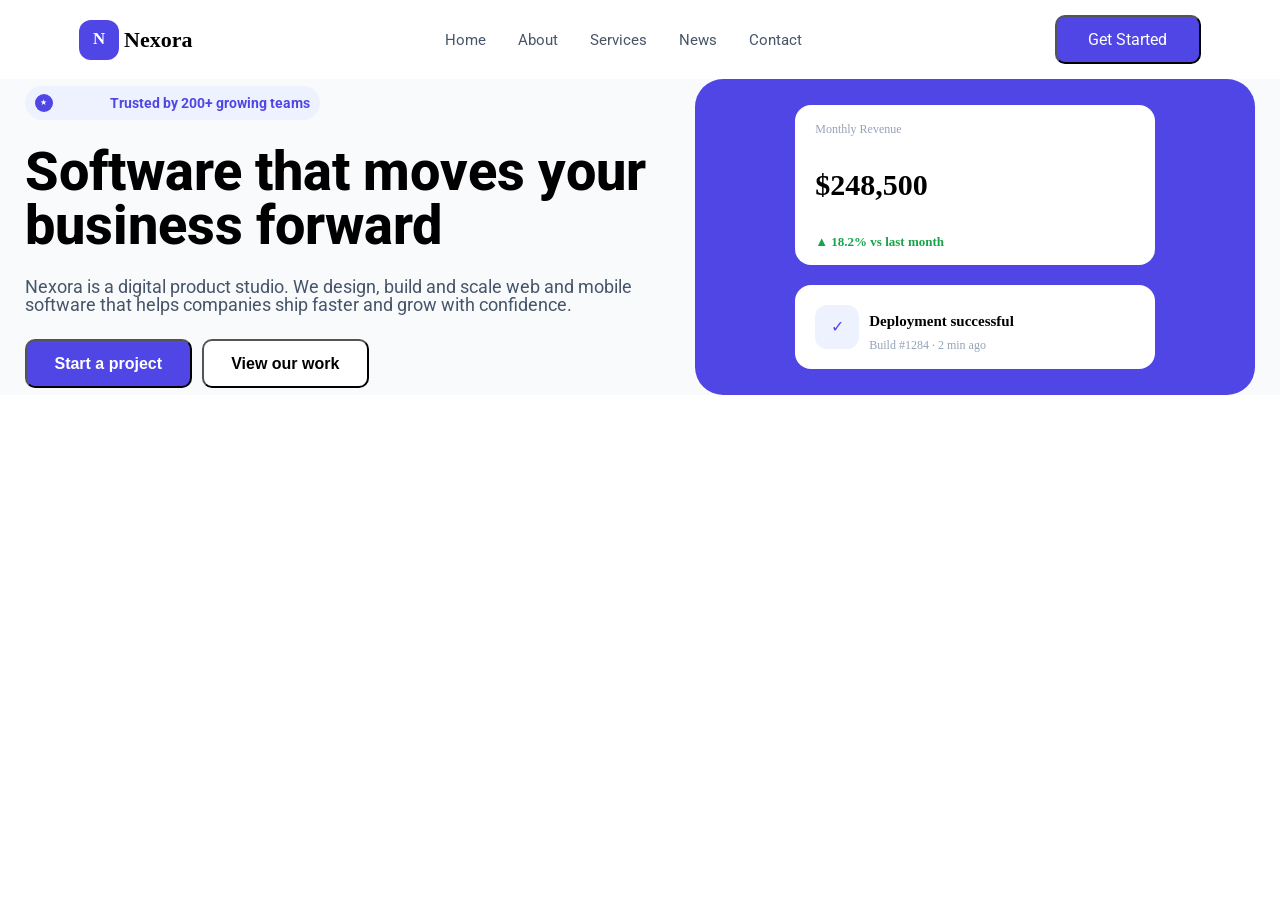
==== inex.html @ 943bb17f "mid-1" ====
<!DOCTYPE html>
<html lang="en">
<head>
    <meta charset="UTF-8">
    <meta name="viewport" content="width=device-width, initial-scale=1.0">
    <title>Document</title>
    <link rel="preconnect" href="https://fonts.googleapis.com">
<link rel="preconnect" href="https://fonts.gstatic.com" crossorigin>
<link href="https://fonts.googleapis.com/css2?family=Inter:ital,opsz,wght@0,14..32,100..900;1,14..32,100..900&family=Roboto:ital,wght@0,100..900;1,100..900&display=swap" rel="stylesheet">
    <link rel="stylesheet" href="css/style.css">
</head>
<body>
    <header>
        <div class="h_logo">
            <div class="logo">N</div>
            <div class="l_text">Nexora</div>
        </div>
        <nav>
            <ul>
               <li><a href="#">Home</a></li>
               <li><a href="#">About</a></li>
               <li><a href="#">Services</a></li>
               <li><a href="#">News</a></li>
               <li><a href="#">Contact</a></li>
            </ul>
        </nav>
        <button> Get Started</button>
    </header>
    <main>
        <section class="sec_1">
            <div class="left">
                <div class="small_text">
                    <div class="logo">★</div>
                    <div><p>Trusted by 200+ growing teams</p></div>
                </div>
                <h1>Software that moves your <br> business forward</h1>
                <p>Nexora is a digital product studio. We design, build and scale
                   web and mobile <br> software that helps companies ship faster and grow with confidence.</p>
                   <div class="btns">
                    <button class="start">Start a project</button>
                    <button class="view">View our work</button>
                   </div>
            </div>
            <div class="right">
                <div class="main">
                    <div class="top">
                        <p class="gray">Monthly Revenue</p>
                        <h3>$248,500</h3>
                        <p class="green">▲ 18.2% vs last month</p>
                    </div>
                    <div class="bottom">
                        <div class="logo">✓</div>
                        <div>
                        <h5>Deployment successful</h5>
                        <p>Build #1284 · 2 min ago</p>
                        </div>
                    </div>
                </div>
            </div>
        </section>
    </main>
</body>
</html>
---- css/style.css ----
/* http://meyerweb.com/eric/tools/css/reset/ 
   v2.0 | 20110126
   License: none (public domain)
*/
html, body, div, span, applet, object, iframe,
h1, h2, h3, h4, h5, h6, p, blockquote, pre,
a, abbr, acronym, address, big, cite, code,
del, dfn, em, img, ins, kbd, q, s, samp,
small, strike, strong, sub, sup, tt, var,
b, u, i, center,
dl, dt, dd, ol, ul, li,
fieldset, form, label, legend,
table, caption, tbody, tfoot, thead, tr, th, td,
article, aside, canvas, details, embed,
figure, figcaption, footer, header, hgroup,
menu, nav, output, ruby, section, summary,
time, mark, audio, video {
  margin: 0;
  padding: 0;
  border: 0;
  font-size: 100%;
  font: inherit;
  vertical-align: baseline;
}

/* HTML5 display-role reset for older browsers */
article, aside, details, figcaption, figure,
footer, header, hgroup, menu, nav, section {
  display: block;
}

body {
  line-height: 1;
}

ol, ul {
  list-style: none;
}

blockquote, q {
  quotes: none;
}

blockquote:before, blockquote:after,
q:before, q:after {
  content: "";
  content: none;
}

table {
  border-collapse: collapse;
  border-spacing: 0;
}

a {
  text-decoration: none;
}

body header div.h_logo div.logo, body main div.left div.small_text div.logo, body main div.right div.bottom div.logo {
  display: flex;
  justify-content: center;
  align-items: center;
}

body {
  margin: 0 auto;
}
body header {
  margin: 0 auto;
  box-sizing: border-box;
  max-width: 1400px;
  width: 90%;
  display: flex;
  justify-content: space-between;
  align-items: center;
  padding: 15px;
}
body header div.h_logo {
  display: flex;
  align-items: center;
  font-size: 22px;
  font-weight: 800;
  gap: 5px;
}
body header div.h_logo div.logo {
  height: 40px;
  width: 40px;
  background-color: #4F46E5;
  border-radius: 12px;
  color: white;
  font-size: 16.8px;
  font-weight: 700;
}
body header nav ul {
  display: flex;
  gap: 32px;
}
body header nav ul a {
  font-family: "Roboto", sans-serif;
  font-size: 15px;
  color: #475569;
}
body header button {
  width: 146px;
  height: 49px;
  background-color: #4F46E5;
  color: white;
  border-radius: 10px;
  font-family: "Roboto", sans-serif;
  font-size: 16px;
}
body main {
  background-color: #F8FAFC;
}
body main .sec_1 {
  display: flex;
  justify-content: space-around;
  align-items: center;
}
body main div.left {
  display: flex;
  flex-direction: column;
  gap: 25px;
}
body main div.left div.small_text {
  height: 34px;
  width: 275px;
  background-color: #EEF2FF;
  border-radius: 100px;
  display: flex;
  align-items: center;
  justify-content: space-between;
  padding: 0px 10px;
}
body main div.left div.small_text p {
  color: #4F46E5;
  font-size: 14px;
  font-weight: 700;
}
body main div.left div.small_text div.logo {
  height: 18px;
  width: 18px;
  background-color: #4F46E5;
  border-radius: 50%;
  font-size: 7.56px;
  color: white;
}
body main div.left h1 {
  font-size: 54px;
  font-family: "Roboto", sans-serif;
  font-weight: 800;
}
body main div.left p {
  font-family: "Roboto", sans-serif;
  color: #475569;
  font-size: 18px;
  font-weight: 400;
}
body main div.left div.btns {
  display: flex;
  align-items: center;
  gap: 10px;
}
body main div.left div.btns .start {
  height: 49px;
  width: 167px;
  border-radius: 10px;
  font-size: 16px;
  font-weight: 600;
  color: white;
  background-color: #4F46E5;
}
body main div.left div.btns .view {
  height: 49px;
  width: 167px;
  border-radius: 10px;
  font-size: 16px;
  font-weight: 600;
  background-color: white;
  color: black;
}
body main div.right {
  height: 316px;
  width: 560px;
  background-color: #4F46E5;
  border-radius: 28px;
  display: flex;
  flex-direction: column;
  justify-content: center;
  align-items: center;
}
body main div.right div.top {
  height: 160px;
  width: 340px;
  background-color: white;
  border-radius: 16px;
  margin-bottom: 20px;
  display: flex;
  flex-direction: column;
  justify-content: space-around;
  padding-left: 20px;
}
body main div.right div.top p.gray {
  font-size: 12px;
  color: #94A3B8;
  font-weight: 400;
}
body main div.right div.top h3 {
  font-size: 30px;
  font-weight: 800;
}
body main div.right div.top p.green {
  font-size: 13px;
  font-weight: 600;
  color: #16A34A;
}
body main div.right div.bottom {
  height: 84px;
  width: 340px;
  background-color: white;
  border-radius: 16px;
  padding-left: 20px;
  display: flex;
  align-items: center;
  gap: 10px;
}
body main div.right div.bottom div.logo {
  height: 44px;
  width: 44px;
  border-radius: 12px;
  background-color: #EEF2FF;
  color: #4F46E5;
}
body main div.right div h5 {
  font-size: 15px;
  font-weight: 600;
  padding: 10px 0px;
}
body main div.right div p {
  font-size: 12px;
  color: #94A3B8;
  font-weight: 400;
}/*# sourceMappingURL=style.css.map */
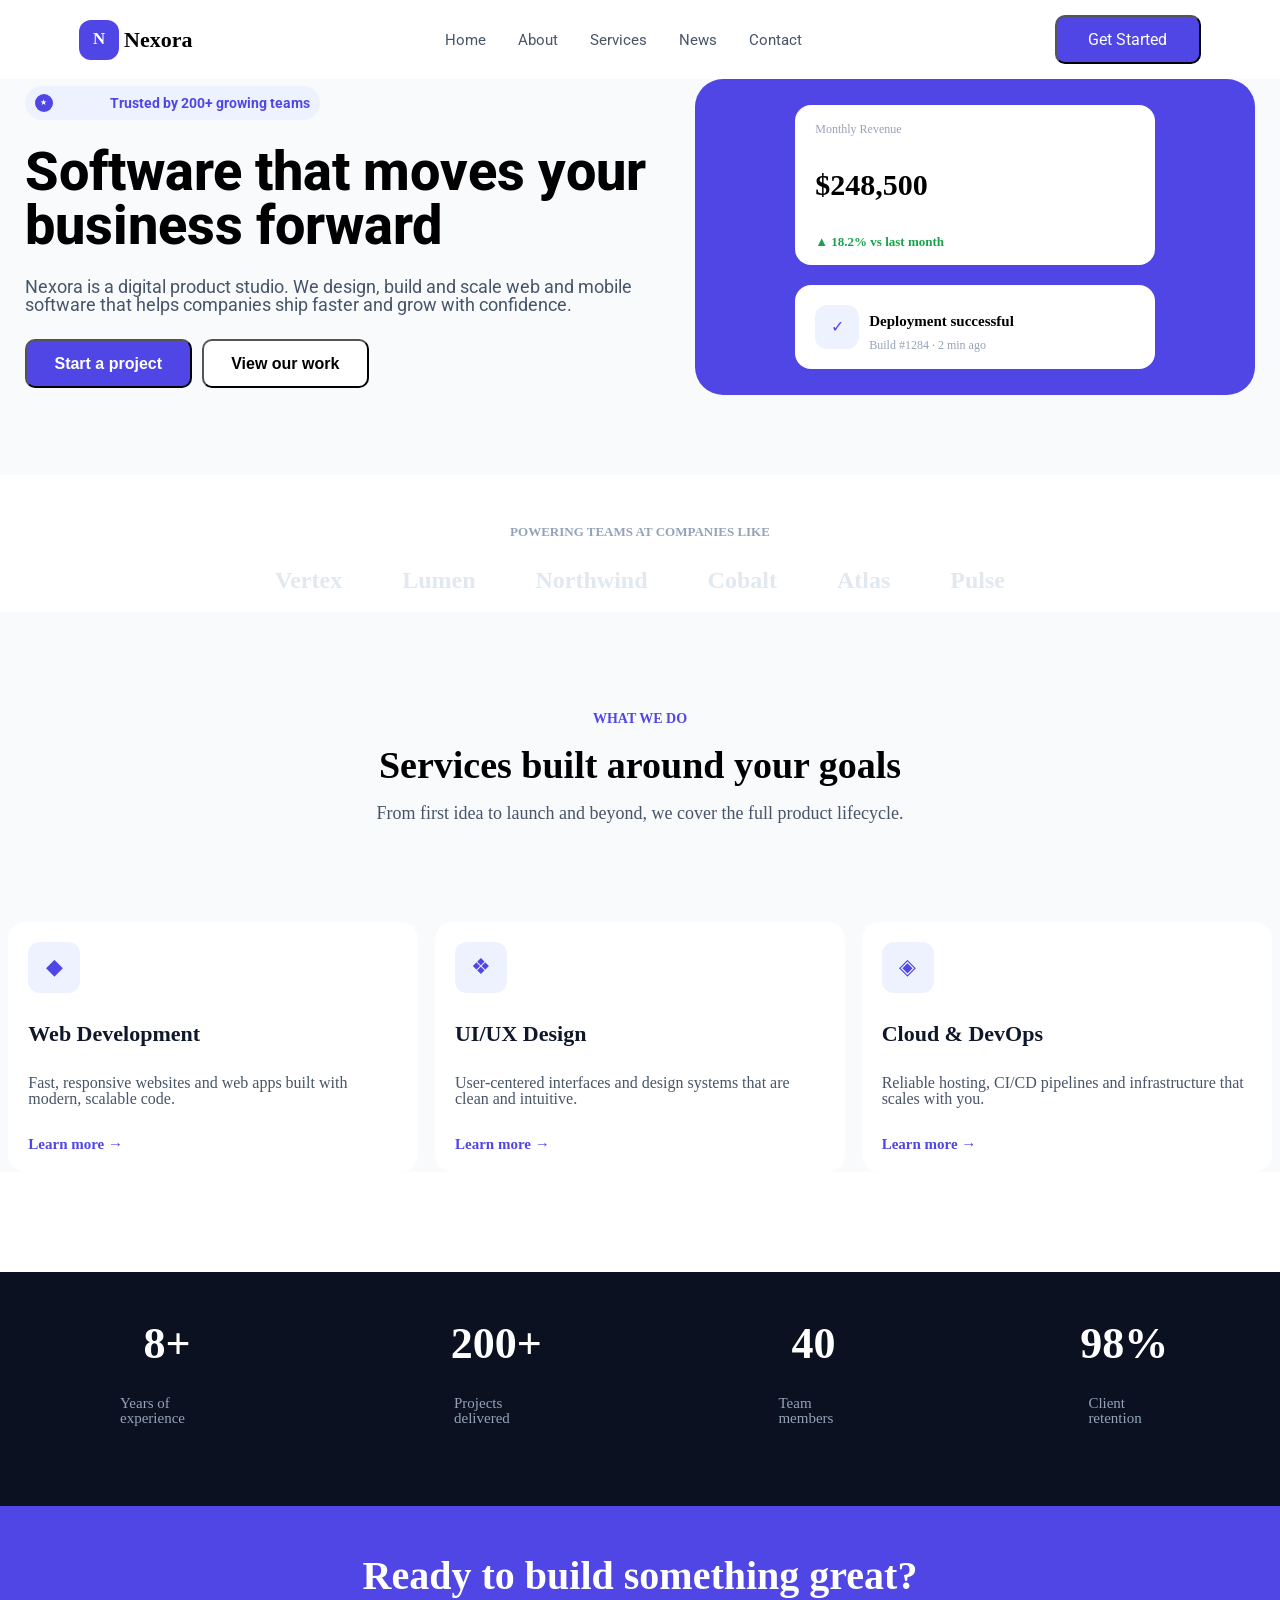
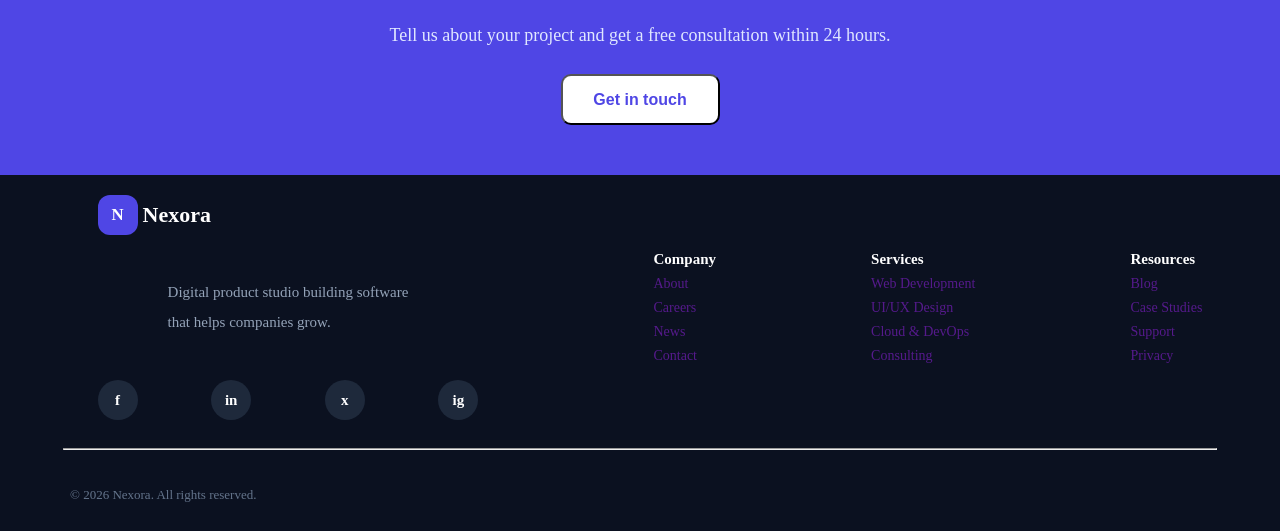
==== commit eb0c28a6: "home" ====
--- a/inex.html
+++ b/inex.html
@@ -58,6 +58,121 @@
                 </div>
             </div>
         </section>
+        <section class="sec_2">
+            <p>POWERING TEAMS AT COMPANIES LIKE</p>
+            <nav>
+                <ul>
+                    <li><a href="#">Vertex</a></li>
+                    <li><a href="#">Lumen</a></li>
+                    <li><a href="#">Northwind</a></li>
+                    <li><a href="#">Cobalt</a></li>
+                    <li><a href="#">Atlas</a></li>
+                    <li><a href="#">Pulse</a></li>
+                </ul>
+            </nav>
+        </section>
+        <section class="sec_3">
+            <div class="text">
+                <h5>WHAT WE DO</h5>
+                <h3>Services built around your goals</h3>
+                <p>From first idea to launch and beyond, we cover the full product lifecycle.</p>
+            </div>
+            <div class="cards">
+                <div class="card">
+                    <div class="logo">◆</div>
+                    <h4>Web Development</h4>
+                    <p>Fast, responsive websites and web apps built
+                         with modern, scalable code.</p>
+                    <a href="#">Learn more →</a>
+                </div>
+                <div class="card">
+                    <div class="logo">❖</div>
+                    <h4>UI/UX Design</h4>
+                    <p>User-centered interfaces and design systems 
+                         that are clean and intuitive.</p>
+                    <a href="#">Learn more →</a>
+                </div>
+                <div class="card">
+                    <div class="logo">◈</div>
+                    <h4>Cloud & DevOps</h4>
+                    <p>Reliable hosting, CI/CD pipelines and 
+                        infrastructure that scales with you.</p>
+                    <a href="#">Learn more →</a>
+                </div>
+            </div>
+        </section>
     </main>
+            <footer>
+            <section class="sec_1">
+                <div>
+                    <h3>8+</h3>
+                    <p>Years of experience</p>
+                </div>
+                <div>
+                    <h3>200+</h3>
+                    <p>Projects delivered</p>
+                </div>
+                <div>
+                    <h3>40</h3>
+                    <p>Team members</p>
+                </div>
+                <div>
+                    <h3>98%</h3>
+                    <p>Client retention</p>
+                </div>
+            </section>
+            <section class="sec_2">
+                <h1>Ready to build something great?</h1>
+                <p>Tell us about your project and get a free consultation within 24 hours.</p>
+                <button>Get in touch</button>
+            </section>
+            <section class="sec_3">
+                <div class="footer_1">
+                    <div class="f_logo">
+                        <div class="logo">N</div>
+                        <div class="text">Nexora</div>
+                    </div>
+                    <p>Digital product studio building software <br> <br>
+                         that helps companies grow.</p>
+                    <div class="icons">
+                        <div class="icon">f</div>
+                        <div class="icon">in</div>
+                        <div class="icon">x</div>
+                        <div class="icon">ig</div>
+                    </div>
+                </div>
+                <div class="contact">
+                    <h4>Company</h4>
+                    <ul>
+                        <li><a href="">About</a></li>
+                        <li><a href="">Careers</a></li>
+                        <li><a href="">News</a></li>
+                        <li><a href="">Contact</a></li>
+                    </ul>
+                </div>
+                <div class="contact">
+                    <h4>Services</h4>
+                    <ul>
+                        <li><a href="">Web Development</a></li>
+                        <li><a href="">UI/UX Design</a></li>
+                        <li><a href="">Cloud & DevOps</a></li>
+                        <li><a href="">Consulting</a></li>
+                    </ul>
+                </div>
+                <div class="contact">
+                    <h4>Resources</h4>
+                    <ul>
+                        <li><a href="">Blog</a></li>
+                        <li><a href="">Case Studies</a></li>
+                        <li><a href="">Support</a></li>
+                        <li><a href="">Privacy</a></li>
+                    </ul>
+                </div>
+            </section>
+            <div>
+            <hr>
+            <p>© 2026 Nexora. All rights reserved.</p>
+            </div>
+        </footer>
 </body>
 </html>
--- a/css/style.css
+++ b/css/style.css
@@ -56,7 +56,7 @@
   text-decoration: none;
 }
 
-body header div.h_logo div.logo, body main div.left div.small_text div.logo, body main div.right div.bottom div.logo {
+body header div.h_logo div.logo, body main section.sec_1 div.left div.small_text div.logo, body main section.sec_1 div.right div.bottom div.logo, body footer section.sec_3 div.footer_1 .f_logo div.logo, body footer section.sec_3 div.footer_1 div.icons div.icon {
   display: flex;
   justify-content: center;
   align-items: center;
@@ -112,17 +112,17 @@
 body main {
   background-color: #F8FAFC;
 }
-body main .sec_1 {
+body main section.sec_1 {
   display: flex;
   justify-content: space-around;
   align-items: center;
 }
-body main div.left {
+body main section.sec_1 div.left {
   display: flex;
   flex-direction: column;
   gap: 25px;
 }
-body main div.left div.small_text {
+body main section.sec_1 div.left div.small_text {
   height: 34px;
   width: 275px;
   background-color: #EEF2FF;
@@ -132,12 +132,12 @@
   justify-content: space-between;
   padding: 0px 10px;
 }
-body main div.left div.small_text p {
+body main section.sec_1 div.left div.small_text p {
   color: #4F46E5;
   font-size: 14px;
   font-weight: 700;
 }
-body main div.left div.small_text div.logo {
+body main section.sec_1 div.left div.small_text div.logo {
   height: 18px;
   width: 18px;
   background-color: #4F46E5;
@@ -145,23 +145,23 @@
   font-size: 7.56px;
   color: white;
 }
-body main div.left h1 {
+body main section.sec_1 div.left h1 {
   font-size: 54px;
   font-family: "Roboto", sans-serif;
   font-weight: 800;
 }
-body main div.left p {
+body main section.sec_1 div.left p {
   font-family: "Roboto", sans-serif;
   color: #475569;
   font-size: 18px;
   font-weight: 400;
 }
-body main div.left div.btns {
+body main section.sec_1 div.left div.btns {
   display: flex;
   align-items: center;
   gap: 10px;
 }
-body main div.left div.btns .start {
+body main section.sec_1 div.left div.btns .start {
   height: 49px;
   width: 167px;
   border-radius: 10px;
@@ -170,7 +170,7 @@
   color: white;
   background-color: #4F46E5;
 }
-body main div.left div.btns .view {
+body main section.sec_1 div.left div.btns .view {
   height: 49px;
   width: 167px;
   border-radius: 10px;
@@ -179,7 +179,7 @@
   background-color: white;
   color: black;
 }
-body main div.right {
+body main section.sec_1 div.right {
   height: 316px;
   width: 560px;
   background-color: #4F46E5;
@@ -189,7 +189,7 @@
   justify-content: center;
   align-items: center;
 }
-body main div.right div.top {
+body main section.sec_1 div.right div.top {
   height: 160px;
   width: 340px;
   background-color: white;
@@ -200,21 +200,21 @@
   justify-content: space-around;
   padding-left: 20px;
 }
-body main div.right div.top p.gray {
+body main section.sec_1 div.right div.top p.gray {
   font-size: 12px;
   color: #94A3B8;
   font-weight: 400;
 }
-body main div.right div.top h3 {
+body main section.sec_1 div.right div.top h3 {
   font-size: 30px;
   font-weight: 800;
 }
-body main div.right div.top p.green {
+body main section.sec_1 div.right div.top p.green {
   font-size: 13px;
   font-weight: 600;
   color: #16A34A;
 }
-body main div.right div.bottom {
+body main section.sec_1 div.right div.bottom {
   height: 84px;
   width: 340px;
   background-color: white;
@@ -224,20 +224,243 @@
   align-items: center;
   gap: 10px;
 }
-body main div.right div.bottom div.logo {
+body main section.sec_1 div.right div.bottom div.logo {
   height: 44px;
   width: 44px;
   border-radius: 12px;
   background-color: #EEF2FF;
   color: #4F46E5;
 }
-body main div.right div h5 {
+body main section.sec_1 div.right div h5 {
   font-size: 15px;
   font-weight: 600;
   padding: 10px 0px;
 }
-body main div.right div p {
+body main section.sec_1 div.right div p {
   font-size: 12px;
   color: #94A3B8;
   font-weight: 400;
+}
+body main section.sec_2 {
+  margin-top: 80px;
+  padding: 20px;
+  background-color: white;
+  display: flex;
+  flex-direction: column;
+  justify-content: center;
+  align-items: center;
+}
+body main section.sec_2 p {
+  font-size: 13px;
+  font-weight: 700;
+  color: #94A3B8;
+  padding: 30px;
+}
+body main section.sec_2 nav ul {
+  display: flex;
+  justify-content: center;
+  align-items: center;
+  gap: 60px;
+}
+body main section.sec_2 nav ul a {
+  font-size: 24px;
+  font-weight: 700;
+  color: #E2E8F0;
+}
+body main section.sec_3 div.text {
+  display: flex;
+  flex-direction: column;
+  justify-content: center;
+  align-items: center;
+  gap: 20px;
+  padding: 100px;
+}
+body main section.sec_3 div.text h5 {
+  font-size: 14px;
+  font-weight: 700;
+  color: #4F46E5;
+}
+body main section.sec_3 div.text h3 {
+  font-size: 38px;
+  font-weight: 800;
+  color: black;
+}
+body main section.sec_3 div.text p {
+  font-size: 18px;
+  font-weight: 400;
+  color: #475569;
+}
+body main section.sec_3 div.cards {
+  display: flex;
+  justify-content: space-around;
+  align-items: center;
+}
+body main section.sec_3 div.cards div.card {
+  background-color: white;
+  height: 210px;
+  width: 370px;
+  display: flex;
+  flex-direction: column;
+  border-radius: 18px;
+  padding: 20px;
+  gap: 30px;
+}
+body main section.sec_3 div.cards div.card div.logo {
+  background-color: #EEF2FF;
+  width: 52px;
+  height: 52px;
+  border-radius: 12px;
+  color: #4F46E5;
+  font-size: 21.8px;
+  display: flex;
+  justify-content: center;
+  align-items: center;
+}
+body main section.sec_3 div.cards div.card h4 {
+  font-size: 22px;
+  font-weight: 700;
+  color: #0F172A;
+}
+body main section.sec_3 div.cards div.card p {
+  font-size: 16px;
+  font-weight: 400;
+  color: #475569;
+}
+body main section.sec_3 div.cards div.card a {
+  font-size: 15px;
+  font-weight: 600;
+  color: #4F46E5;
+}
+body footer {
+  margin-top: 100px;
+  background-color: #0B1120;
+}
+body footer section.sec_1 {
+  display: flex;
+  justify-content: space-around;
+  align-items: center;
+  background-color: #0B1120;
+}
+body footer section.sec_1 div {
+  display: flex;
+  flex-direction: column;
+  justify-content: center;
+  align-items: center;
+  padding: 50px;
+}
+body footer section.sec_1 div h3 {
+  font-size: 44px;
+  font-weight: 800;
+  color: #FFFFFF;
+}
+body footer section.sec_1 div p {
+  font-size: 15px;
+  font-weight: 400;
+  color: #94A3B8;
+}
+body footer section.sec_2 {
+  background-color: #4F46E5;
+  display: flex;
+  flex-direction: column;
+  justify-content: center;
+  align-items: center;
+  padding: 50px;
+  gap: 30px;
+}
+body footer section.sec_2 h1 {
+  font-size: 40px;
+  font-weight: 800;
+  color: white;
+}
+body footer section.sec_2 p {
+  font-size: 18px;
+  font-weight: 400;
+  color: #E0E7FF;
+}
+body footer section.sec_2 button {
+  height: 51px;
+  width: 159px;
+  border-radius: 10px;
+  background-color: white;
+  color: #4F46E5;
+  font-size: 16px;
+  font-weight: 700;
+}
+body footer section.sec_3 {
+  display: flex;
+  justify-content: space-around;
+  align-items: center;
+  background-color: #0B1120;
+}
+body footer section.sec_3 div.footer_1 {
+  display: flex;
+  flex-direction: column;
+  padding: 20px;
+  gap: 20px;
+}
+body footer section.sec_3 div.footer_1 .f_logo {
+  display: flex;
+  align-items: center;
+  font-size: 22px;
+  font-weight: 800;
+  gap: 5px;
+}
+body footer section.sec_3 div.footer_1 .f_logo div.logo {
+  height: 40px;
+  width: 40px;
+  background-color: #4F46E5;
+  border-radius: 12px;
+  color: white;
+  font-size: 16.8px;
+  font-weight: 700;
+}
+body footer section.sec_3 div.footer_1 .f_logo .text {
+  font-size: 22px;
+  font-weight: 800;
+  color: white;
+}
+body footer section.sec_3 div.footer_1 p {
+  font-size: 15px;
+  font-weight: 400;
+  color: #94A3B8;
+}
+body footer section.sec_3 div.footer_1 div.icons {
+  display: flex;
+  justify-content: space-between;
+}
+body footer section.sec_3 div.footer_1 div.icons div.icon {
+  height: 40px;
+  width: 40px;
+  border-radius: 50%;
+  background-color: #1E293B;
+  color: white;
+  font-size: 15px;
+  font-weight: 700;
+}
+body footer section.sec_3 div.contact h4 {
+  font-size: 15px;
+  font-weight: 700;
+  color: white;
+  margin-bottom: 10px;
+}
+body footer section.sec_3 div.contact ul {
+  display: flex;
+  flex-direction: column;
+  justify-content: center;
+  gap: 10px;
+}
+body footer section.sec_3 div.contact ul li {
+  font-size: 14px;
+  font-weight: 400;
+  color: #94A3B8;
+}
+body footer div hr {
+  width: 90%;
+  background-color: #1E293B;
+}
+body footer div p {
+  font-size: 13px;
+  font-weight: 400;
+  color: #64748B;
+  padding: 30px 70px;
 }/*# sourceMappingURL=style.css.map */
